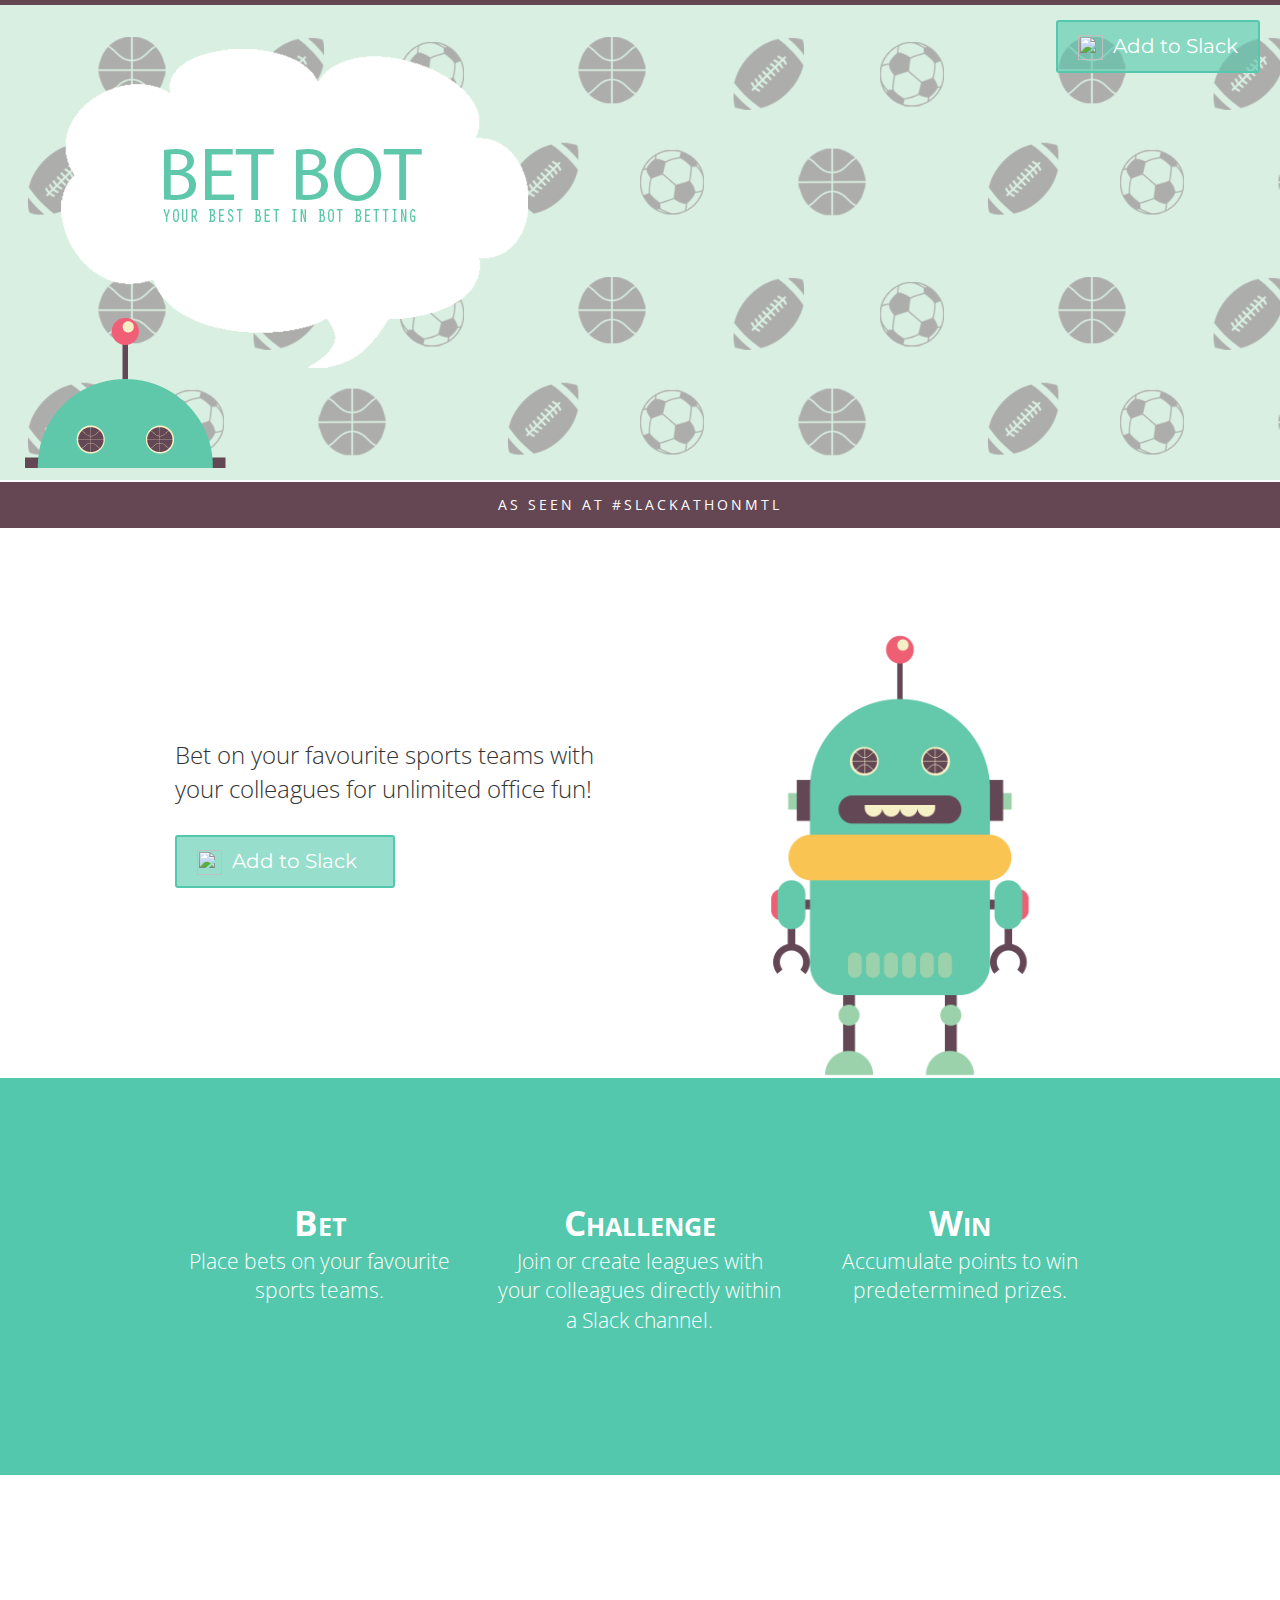
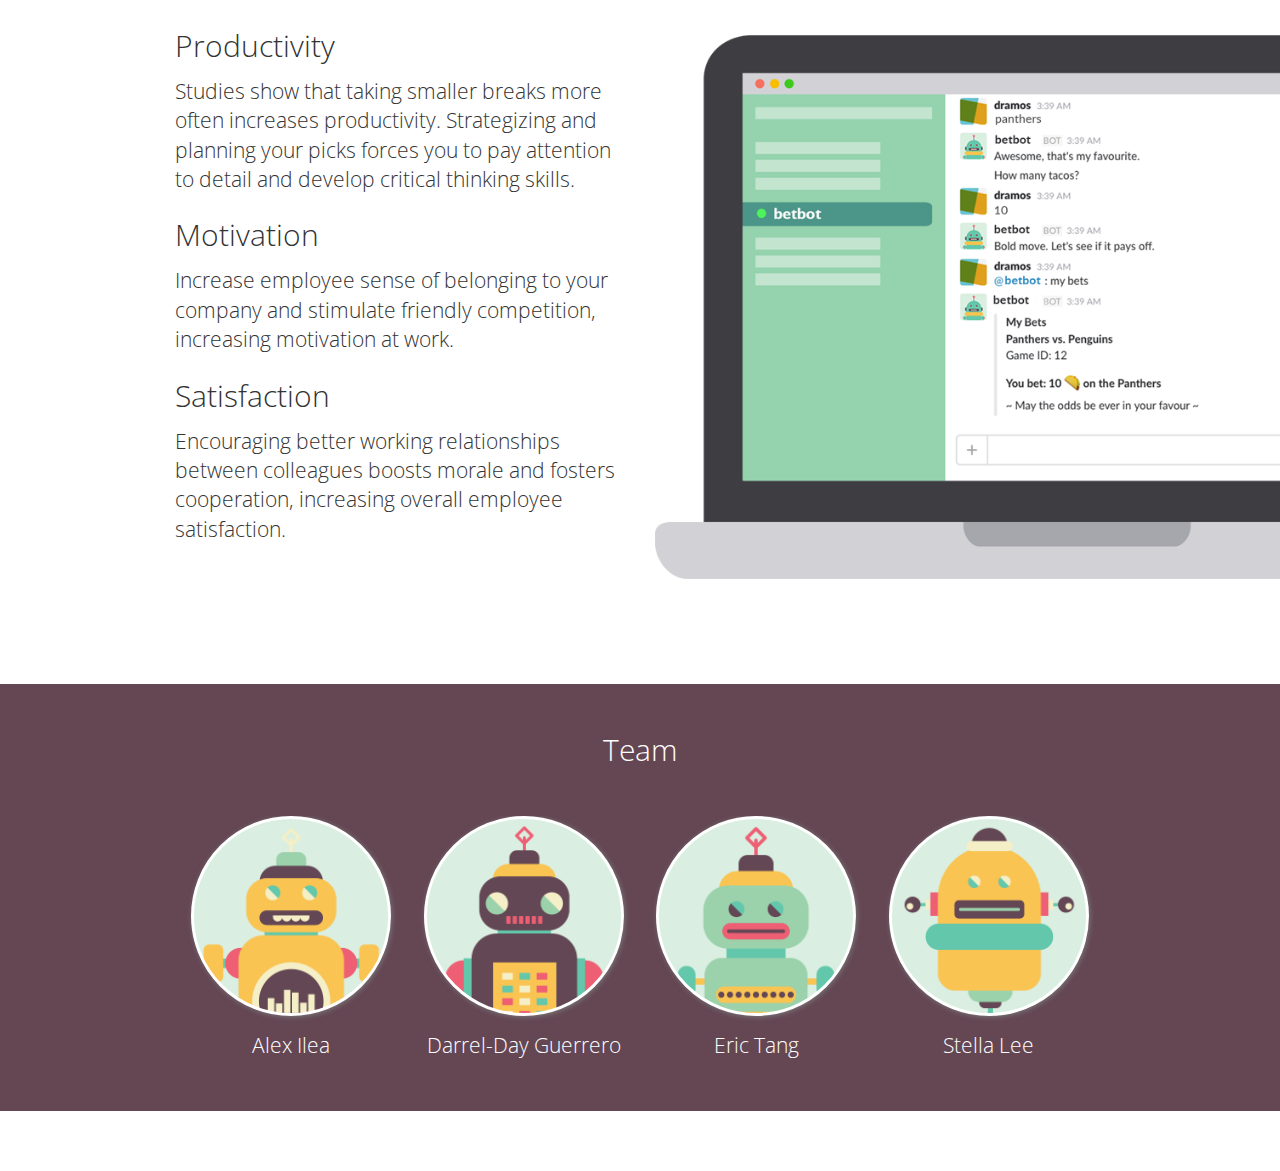
==== index.html @ 508870cf "asd" ====
<!DOCTYPE html>
<html>

<head>
  <meta charset="utf-8">
  <meta name="viewport" content="width=device-width, initial-scale=1, maximum-scale=1, user-scalable=no" />
  <meta http-equiv="X-UA-Compatible" content="IE=edge">

  <title></title>
  <meta name="description" content="">
  <meta property="og:image" content="" />
  <meta property="og:title" content="" />
  <meta property="og:url" content="" />
  <meta property="og:site_name" content="" />
  <meta property="og:type" content="website" />

  <link rel="stylesheet" href="//maxcdn.bootstrapcdn.com/bootstrap/3.3.4/css/bootstrap.min.css">
  <link rel="stylesheet" href="//maxcdn.bootstrapcdn.com/font-awesome/4.3.0/css/font-awesome.min.css">
  <link rel="stylesheet" href="http://code.ionicframework.com/ionicons/2.0.1/css/ionicons.min.css">
  <link rel="stylesheet" href="css/common.css">
  <link href='http://fonts.googleapis.com/css?family=Open+Sans:400,300,600,700,800' rel='stylesheet' type='text/css'>
  <link href='http://fonts.googleapis.com/css?family=Lato:300,400,700' rel='stylesheet' type='text/css'>
  <link href='http://fonts.googleapis.com/css?family=Montserrat:400,700' rel='stylesheet' type='text/css'>
  <link rel="canonical" href="http://getpagr.com/">
</head>


<body itemscope itemtype="http://schema.org/WebPage">
  <meta itemprop="url" content="">
  <meta itemprop="name" content="">
  <meta itemprop="description" content="">
  <meta itemprop="image" content="">


  <div class="page-content">
    <div class="wrapper">
      
      <div class="pager-landing">
        <div class="pager-landing-container">
          <img src="images/banner.png" alt="">
          <a href="#" class="btn-add-to-slack">
            <img src="https://www.officevibe.com/wp-content/themes/officevibe/images/slack/slack-logo.svg" alt="">
            Add to Slack
            </a>
        </div>
      </div>

      <a href="http://www.slackathonmtl.com/en/" target="_blank">
      <div class="announcement">
        <p>As seen at #SlackathonMTL</p>
      </div>
      </a>

      <div class="bg-white">
        <div class="section section1">
          <div class="container">
            <div class="row">
              <div class="col-md-6">
                <div class="section-header">
                  <!--<i class="fa fa-facebook-official section-header-icon"></i>-->
                  <p class="lead lead-lg">Bet on your favourite sports teams with your colleagues for unlimited office fun!<br/></p>
                </div>
               <a href="#" class="btn-add-to-slack">
                <img src="https://www.officevibe.com/wp-content/themes/officevibe/images/slack/slack-logo.svg" alt=""> Add to Slack
               </a>
                <!--<p class="lead section-text">A great way to incorporate FUN into your office, without ever leaving Slack!.</p>-->
              </div>
              <div class="col-md-6 hidden-xs hidden-sm">
                <img class="pager-landing-browser1" src="images/browser-site.png">
              </div>
            </div>
          </div>
        </div>

        <div class="section section2 section-col-divided">
          <div class="container">
            <div class="row">
              <div class="col-md-4 text-center">
                <i class="icons ion-ios-basketball"></i>
                <!--<i class="fa fa-code section-header-icon"></i>-->
                <p class="lead"><b>Bet</b><br/> Place bets on your favourite sports teams.</p>
              </div>
              <div class="col-md-4 text-center">
                <i class="icons ion-pound"></i>
                <p class="lead"><b>Challenge</b><br/> Join or create leagues with your colleagues directly within a Slack channel.</p>
              </div>
              <div class="col-md-4 text-center">
                <i class="icons ion-trophy"></i>
                <p class="lead"><b>Win</b><br/> Accumulate points to win predetermined prizes.</p>
              </div>
            </div>
          </div>
        </div>

        <div class="section">
          <div class="container">
            <div class="row">
              <div class="col-md-6">
                <!--<div class="section-header magic" style="-webkit-align-items: center;">
                  <!--<i class="fa fa-magic section-header-icon"></i>-->
                  <!--<p class="lead lead-lg">Who is <b>Bet Bot</b>?</p>-->
                <!--</div>-->
                
                <p class="lead section-text">
                  
                  <p class="lead lead-title">Productivity</p>
                  <p class="lead">Studies show that taking smaller breaks more often increases productivity. Strategizing and planning your picks forces you to pay attention to detail and develop critical thinking skills.</p> 
                  
                  <p class="lead lead-title">Motivation</p>
                  <p class="lead">Increase employee sense of belonging to your company and stimulate friendly competition, increasing motivation at work.</p>
                  
                  <p class="lead lead-title">Satisfaction</p>
                  <p class="lead">Encouraging better working relationships between colleagues boosts morale and fosters cooperation, increasing overall employee satisfaction.</p>
               </p>
              </div>
              <div class="col-md-6 hidden-xs hidden-sm">
                <img class="pager-landing-browser" src="images/browser-fb.png">
              </div>
            </div>
          </div>
        </div>

        <div class="section section-creator">
          <div class="container">
            <div class="text-center">
              <p class="lead lead-lg creator-title">Team</p>
            </div>
            <div class="creator-content">
              <a href="http://www.alisterdev.com/" target="_blank">
                <div class="col-md-3 text-center">
                  <div class="creator" style="background-image: url('images/Alex.png');"></div>
                  <p class="lead">Alex Ilea</p>
                </div>
              </a>
              <a href="" target="_blank">
                <div class="col-md-3 text-center">
                  <div class="creator" style="background-image: url('images/Darrel.png');"></div>
                  <p class="lead">Darrel-Day Guerrero</p>
                </div>
              </a>
              <a href="" target="_blank">
                <div class="col-md-3 text-center">
                  <div class="creator" style="background-image: url('images/Eric.png');"></div>
                  <p class="lead">Eric Tang</p>
                </div>
              </a>
              <a href="" target="_blank">
                <div class="col-md-3 text-center">
                  <div class="creator" style="background-image: url('images/Stella.png');"></div>
                  <p class="lead">Stella Lee</p>
                </div>
              </a>
            </div>
          </div>
        </div>

        <div class="section footer">
          <div class="container text-center">
            <a class="social-media-icons" href="mailto:someone@gstellabot@gmail.com?Subject=Hello%20Bet%20Bot" target="_top">
              <i class="fa fa-2x ion-email"></i>
            </a>
          </div>
        </div>
      </div>

    </div>
  </div>

  <!-- <footer class="site-footer">

  <div class="wrapper">

    <h2 class="footer-heading">Pager - Facebook Pages meets the web</h2>

    <div class="footer-col-wrapper">
      <div class="footer-col  footer-col-1">
        <ul class="contact-list">
          <li>Pager - Facebook Pages meets the web</li>
          <li><a href="mailto:hello@getpagr.com">hello@getpagr.com</a></li>
        </ul>
      </div>

      <div class="footer-col  footer-col-2">
        <ul class="social-media-list">
          
          <li>
            <a href="https://github.com/jekyll">
              <span class="icon  icon--github">
                <svg viewBox="0 0 16 16">
                  <path fill="#828282" d="M7.999,0.431c-4.285,0-7.76,3.474-7.76,7.761 c0,3.428,2.223,6.337,5.307,7.363c0.388,0.071,0.53-0.168,0.53-0.374c0-0.184-0.007-0.672-0.01-1.32 c-2.159,0.469-2.614-1.04-2.614-1.04c-0.353-0.896-0.862-1.135-0.862-1.135c-0.705-0.481,0.053-0.472,0.053-0.472 c0.779,0.055,1.189,0.8,1.189,0.8c0.692,1.186,1.816,0.843,2.258,0.645c0.071-0.502,0.271-0.843,0.493-1.037 C4.86,11.425,3.049,10.76,3.049,7.786c0-0.847,0.302-1.54,0.799-2.082C3.768,5.507,3.501,4.718,3.924,3.65 c0,0,0.652-0.209,2.134,0.796C6.677,4.273,7.34,4.187,8,4.184c0.659,0.003,1.323,0.089,1.943,0.261 c1.482-1.004,2.132-0.796,2.132-0.796c0.423,1.068,0.157,1.857,0.077,2.054c0.497,0.542,0.798,1.235,0.798,2.082 c0,2.981-1.814,3.637-3.543,3.829c0.279,0.24,0.527,0.713,0.527,1.437c0,1.037-0.01,1.874-0.01,2.129 c0,0.208,0.14,0.449,0.534,0.373c3.081-1.028,5.302-3.935,5.302-7.362C15.76,3.906,12.285,0.431,7.999,0.431z"/>
                </svg>
              </span>

              <span class="username">jekyll</span>
            </a>
          </li>
          

          
          <li>
            <a href="https://twitter.com/jekyllrb">
              <span class="icon  icon--twitter">
                <svg viewBox="0 0 16 16">
                  <path fill="#828282" d="M15.969,3.058c-0.586,0.26-1.217,0.436-1.878,0.515c0.675-0.405,1.194-1.045,1.438-1.809
                  c-0.632,0.375-1.332,0.647-2.076,0.793c-0.596-0.636-1.446-1.033-2.387-1.033c-1.806,0-3.27,1.464-3.27,3.27 c0,0.256,0.029,0.506,0.085,0.745C5.163,5.404,2.753,4.102,1.14,2.124C0.859,2.607,0.698,3.168,0.698,3.767 c0,1.134,0.577,2.135,1.455,2.722C1.616,6.472,1.112,6.325,0.671,6.08c0,0.014,0,0.027,0,0.041c0,1.584,1.127,2.906,2.623,3.206 C3.02,9.402,2.731,9.442,2.433,9.442c-0.211,0-0.416-0.021-0.615-0.059c0.416,1.299,1.624,2.245,3.055,2.271 c-1.119,0.877-2.529,1.4-4.061,1.4c-0.264,0-0.524-0.015-0.78-0.046c1.447,0.928,3.166,1.469,5.013,1.469 c6.015,0,9.304-4.983,9.304-9.304c0-0.142-0.003-0.283-0.009-0.423C14.976,4.29,15.531,3.714,15.969,3.058z"/>
                </svg>
              </span>

              <span class="username">jekyllrb</span>
            </a>
          </li>
          
        </ul>
      </div>

      <div class="footer-col  footer-col-3">
        <p class="text">Your best bet for bot betting!</p>
      </div>
    </div>

  </div>

</footer>
 -->

  <script type="text/javascript" src="https://code.jquery.com/jquery-2.1.4.min.js"></script>
  <script src="https://maxcdn.bootstrapcdn.com/bootstrap/3.3.4/js/bootstrap.min.js"></script>
</body>

</html>
---- css/common.css ----
body{font-family:'Open Sans', sans-serif}.container{max-width:960px}.text-gray{color:gray !important}.lead-lg{font-size:24px}.bg-white{background-color:white}.alert{display:none;position:absolute;left:0;top:0;width:100%;text-align:center}.alert.alert-success{background-color:rgba(223,240,216,0.85)}.pager-item{display:-webkit-flex;display:flex;padding:15px;border:1px solid #e6e6e6;border-bottom:0;-webkit-align-items:center;align-items:center;cursor:pointer;transition:box-shadow 0.1s ease}.pager-item:hover{box-shadow:0px 0px 15px #e6e6e6}.pager-item:last-of-type{border-bottom:1px solid #e6e6e6}.pager-item .pager-image{margin-right:30px;-webkit-flex:100px 0px;-ms-flex:100px 0px;flex:100px 0px}.pager-item .pager-image>div:first-child{width:100px;height:100px;border-radius:50%;background-size:cover;background-position:center;box-shadow:0px 0px 15px #e6e6e6}.pager-item .pager-header{-webkit-flex:1;-ms-flex:1;flex:1}.pager-item .pager-icon-right i{font-size:36px;color:#e6e6e6}.pager-title{margin:0;font-weight:300;font-size:36px}.pager-subtitle{margin:0;font-weight:300;font-size:14px;color:gray}.pager-checkmark{width:25px}.header.app{font-weight:300;outline:0 !important}.header.app .navbar-brand{font-size:35px;color:#000;padding-top:40px}.header.app .navbar-nav{display:-webkit-flex;display:flex;-webkit-align-items:center;align-items:center;font-size:22px;line-height:22px}.header.app .navbar-image{width:60px;height:60px;border-radius:50%}.header.app .nav>li>a:focus,.header.app .nav>li>a:hover{transition:box-shadow 0.1s ease;background-color:transparent}.header.app .nav>li>a:focus .navbar-image,.header.app .nav>li>a:hover .navbar-image{box-shadow:0px 0px 15px #e6e6e6}.header.app .pager-menu{cursor:pointer;padding-left:15px}.header.app .pager-menu.pager-menu-open{background-color:#e6e6e6}.header.app .pager-menu.pager-menu-open .dropdown-toggle{background-color:inherit}.header.app .pager-menu .dropdown-menu{min-width:166px;right:-1px;border:1px solid #e6e6e6;box-shadow:none;border-radius:0}.pager-landing{position:relative;height:480px;background-color:#d9efe1;background-image:url("../images/bg.png");border-top:5px solid #654754;background-size:480px}.pager-landing .btn-add-to-slack{position:absolute;top:15px;right:20px}.btn-add-to-slack{border:2px solid #53c8ac;border-radius:3px;display:block;padding:10px 20px;text-decoration:none !important;color:#fff;background:rgba(83,200,172,0.6);font-size:20px;max-width:220px;font-family:'Montserrat', sans-serif;-webkit-transition:background 0.2s ease-in;-moz-transition:background 0.2s ease-in;-o-transition:background 0.2s ease-in;transition:background 0.2s ease-in}.btn-add-to-slack:hover{background:#53c8ac;color:#fff}.btn-add-to-slack img{width:25px;height:25px;margin-right:5px}.pager-landing-container{display:-webkit-flex;display:flex;height:100%;-webkit-align-items:center;align-items:center}.pager-landing-title{width:100%;text-align:center;color:white}.pager-landing-title h1{font-weight:900;font-size:72px;letter-spacing:3px;font-family:'Montserrat', sans-serif}.pager-landing-title .social{margin-top:20px}.pager-landing-title .social a{font-size:40px;color:rgba(255,255,255,0.8);padding:0 10px;-webkit-transition:color 0.2s ease-in;-moz-transition:color 0.2s ease-in;-o-transition:color 0.2s ease-in;transition:color 0.2s ease-in}.pager-landing-title .social a:hover{color:#fff}.pager-landing-browser{display:block;position:absolute;top:30px;width:850px}.pager-landing-browser1{display:block;position:absolute;top:-105px;width:480px}.section{position:relative;padding:120px 30px;overflow:hidden}.section:nth-child(2n){color:white;border-color:white;background-color:#53c8ac}.section:nth-child(2n) .pager-landing-browser{right:0}.section-header{text-align:center}.section-header .lead{margin-bottom:10px}.section-header .fa-facebook-official{color:#3b5998;margin-right:25px}.section-header-icon{font-size:172px}.section-text{margin:30px 0}.section-creator{background-color:#654754 !important;color:#fff}.section-creator .creator-title{display:inline-block;color:#fff;font-size:30px;margin-bottom:30px;padding:15px}.section-creator .col-md-4{color:#333}.section-creator .creator-content{border-bottom-left-radius:15px;border-bottom-right-radius:15px;overflow:hidden}.section-creator .creator-content a{text-decoration:none !important;color:#fff}.section-creator .creator{width:200px;height:200px;margin:0 auto;margin-bottom:15px;background-size:cover;background-position:center;border-radius:50%;box-shadow:1px 1px 5px #777;border:3px solid #fff}.section-creator.section{padding:30px 0}.input-landing{position:relative;top:4px;width:210px;font-size:14px;padding:11px 10px;border:1px solid #fff;background:none;outline:0;line-height:21px;-webkit-appearance:none;-webkit-border-radius:0;border-radius:0}::-webkit-input-placeholder{color:#fff}:-moz-placeholder{color:white;opacity:1}::-moz-placeholder{color:white;opacity:1}:-ms-input-placeholder{color:#fff}.btn-landing{border-radius:0;color:#fff;margin-left:-4px;margin-top:4px;border:1px solid #fff;border-left:0;background:none;outline:0 !important;padding:11px 12px;font-size:13px;text-transform:uppercase;line-height:21px;width:90px;-webkit-transition:all 0.2s ease-in;-moz-transition:all 0.2s ease-in;-o-transition:all 0.2s ease-in;transition:all 0.2s ease-in}.btn-landing:hover,.btn-landing:focus,.btn-landing:active{color:#fff;background:rgba(255,255,255,0.1)}.btn-update{border-radius:0;color:white;border-color:#3b5998;background-color:#3b5998;outline:0 !important;margin-top:30px}.btn-update:hover,.btn-update:focus,.btn-update:active{color:white;background-color:#3b5998;border-color:#3b5998}.announcement{height:46px;line-height:46px;text-align:center;text-transform:uppercase;letter-spacing:3px;background:#654754;color:white;margin-top:2px}.site{font-family:Lato,sans-serif}.site .intro{display:-webkit-flex;display:flex;width:100%;height:450px;-webkit-align-items:center;align-items:center;background-size:cover;background-position:center}.site .intro .lead{color:white;width:100%;text-align:center;font-weight:900;font-size:72px}.site .menu{margin:20px 0}.site .navbar-nav{float:none;width:465px;margin:0 auto}.site .navbar-nav li{padding:0 10px}.site .navbar-nav li:hover{border-bottom:3px solid #000}.site .navbar-nav li>a{color:#333;text-transform:uppercase;background:none;font-size:18px;padding:15px 5px 10px 5px}.site .navbar-nav li:first-child{border-bottom:3px solid #000}.site h3{font-weight:800;text-transform:uppercase}.site .event-highlight{cursor:pointer;text-align:center;padding:15px;color:white;background-color:#54acf4}.site .event-highlight>p{margin:0}.site .photo-post img{display:block;width:100%;margin-bottom:15px}.site .contact-wrap{border:1px solid #ccc;padding:20px;text-align:center}.pager-option{display:-webkit-flex;display:flex;height:250px;-webkit-align-items:center;align-items:center;background-size:cover;background-position:center;padding:0;cursor:pointer;border:2px solid white}.pager-option.pager-option-selected>div{background-color:rgba(84,172,244,0.3)}.pager-option.pager-option-selected>div:hover{background-color:rgba(84,172,244,0.3)}.pager-option>div{display:-webkit-flex;display:flex;-webkit-align-items:center;align-items:center;width:100%;height:100%;background-color:rgba(84,172,244,0.9)}.pager-option>div:hover{background-color:rgba(84,172,244,0.95)}.pager-option>div>div{width:100%}.pager-option h3,.pager-option p{-webkit-flex:1;-ms-flex:1;flex:1;color:white}.pager-options-btn{padding:0;border:2px solid white}.btn-pager{width:100%;border-radius:0;color:white;background-color:#54acf4;border-color:#54acf4;outline:0 !important;height:42px}.btn-pager:hover,.btn-pager:focus,.btn-pager:active{color:white;background-color:#54acf4}.btn-pager.btn-pager-outline{color:#54acf4;background-color:white;border:1px solid}.btn-pager.btn-pager-success{background-color:#33cd5f;border-color:#28a54c}.footer{padding:20px}.social-media-icons{margin-right:10px;color:#D7D7D7}.social-media-icons:hover,.social-media-icons:focus,.social-media-icons:active{color:#D7D7D7;text-decoration:none}@media (min-width: 768px){.input-landing{width:320px}.btn-landing{width:100px}.section-header{display:-webkit-flex;display:flex;text-align:left;padding:20px 0;-webkit-align-items:flex-end;align-items:flex-end}.section-header .fa-facebook-official,.section-header .fa-magic{float:left;margin-right:.3em}.section-header.magic .lead-lg{text-align:right}}.icons{font-size:150px}.section1{padding:190px 30px}.lead-title{font-size:30px;margin:10px 0}.ion-trophy{color:#FAC453}.ion-pound{color:#FAC453}.ion-ios-basketball{color:#FAC453}@media (min-width: 768px){.section2 .lead b{font-size:35px;font-variant:small-caps}}
/*# sourceMappingURL=common.css.map */
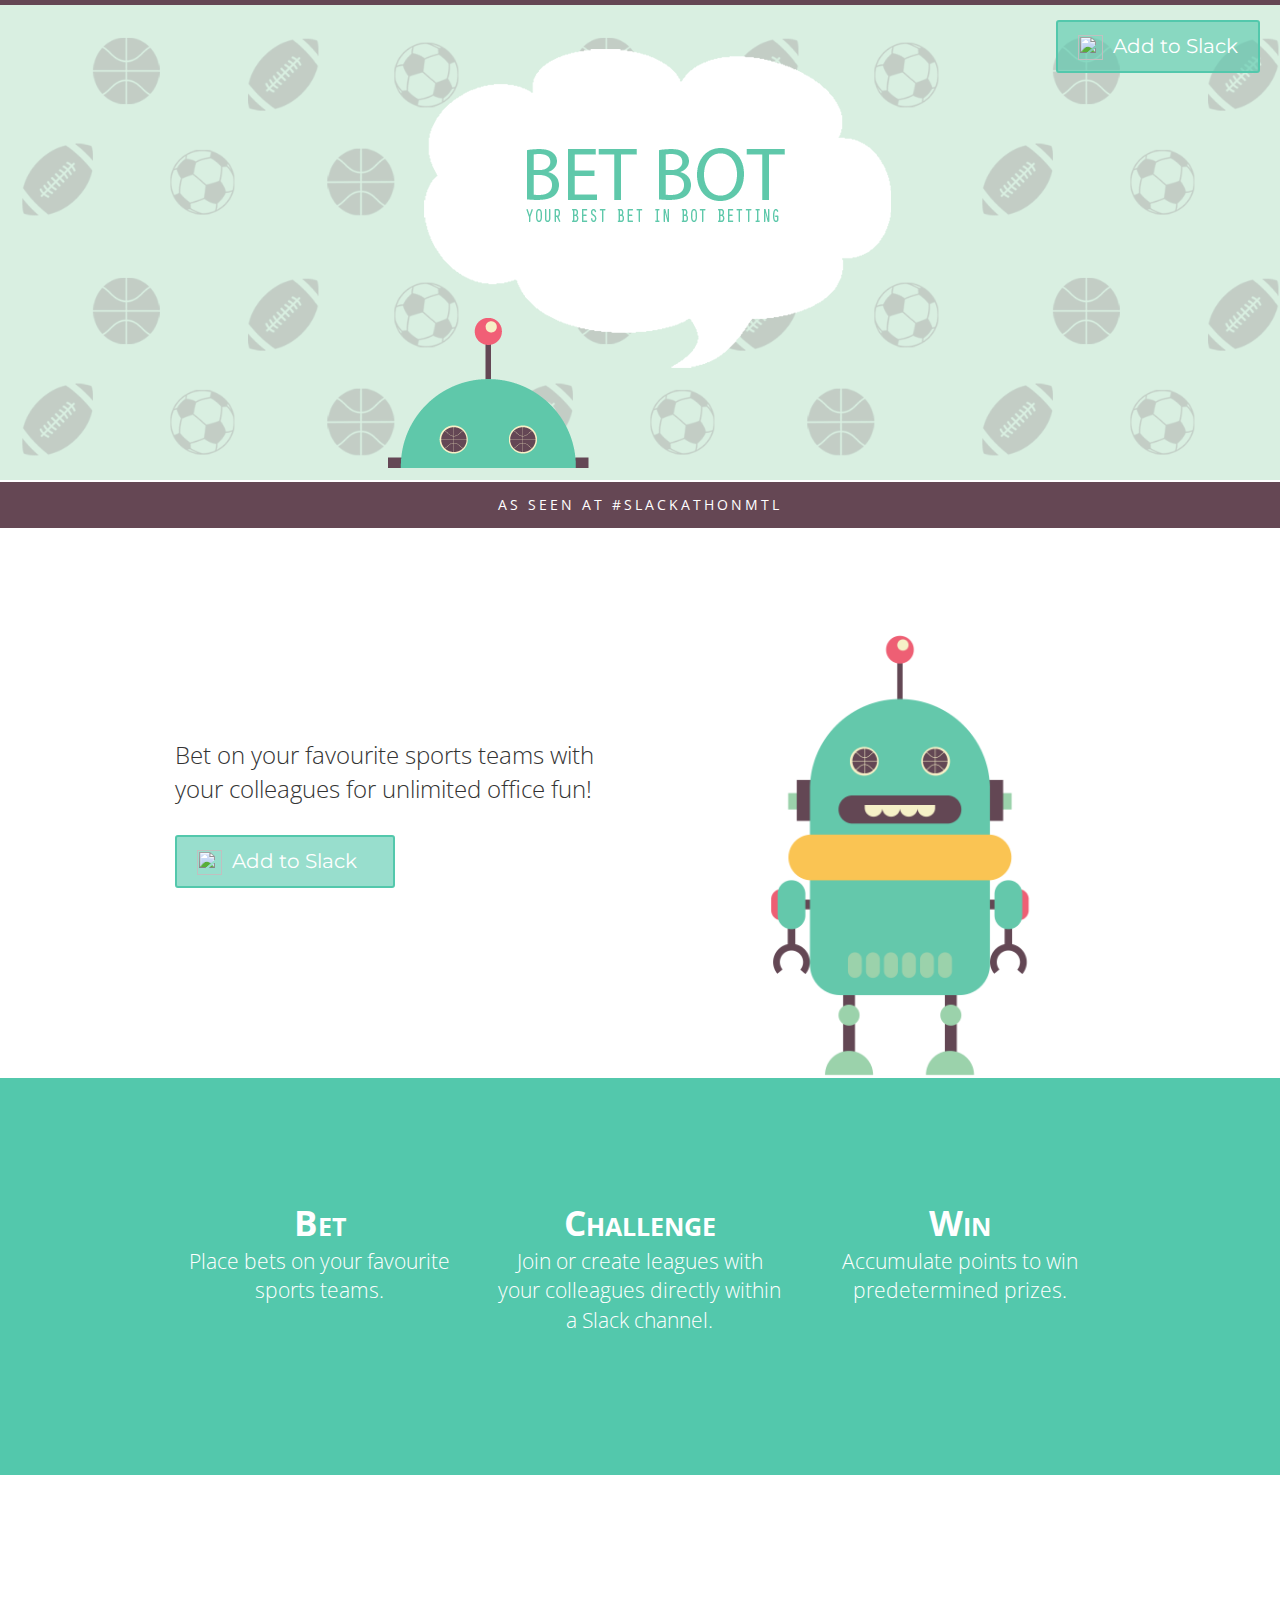
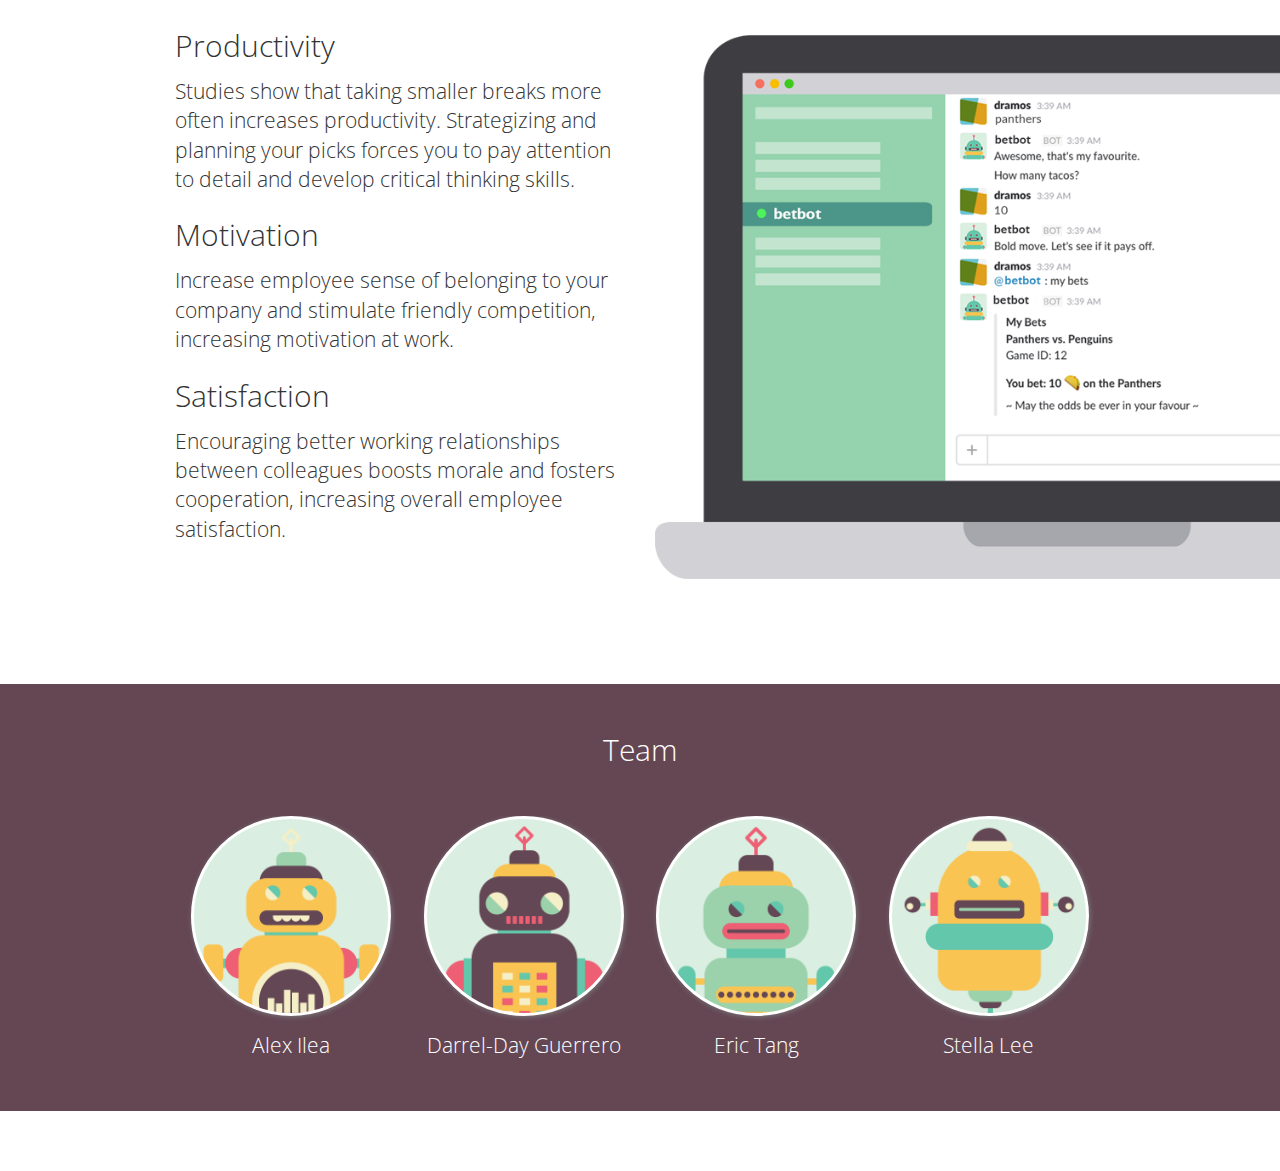
==== commit 3188d3c9: "asd" ====
--- a/index.html
+++ b/index.html
@@ -37,7 +37,7 @@
       
       <div class="pager-landing">
         <div class="pager-landing-container">
-          <img src="images/banner.png" alt="">
+          <img class="center-block" src="images/banner.png" alt="">
           <a href="#" class="btn-add-to-slack">
             <img src="https://www.officevibe.com/wp-content/themes/officevibe/images/slack/slack-logo.svg" alt="">
             Add to Slack
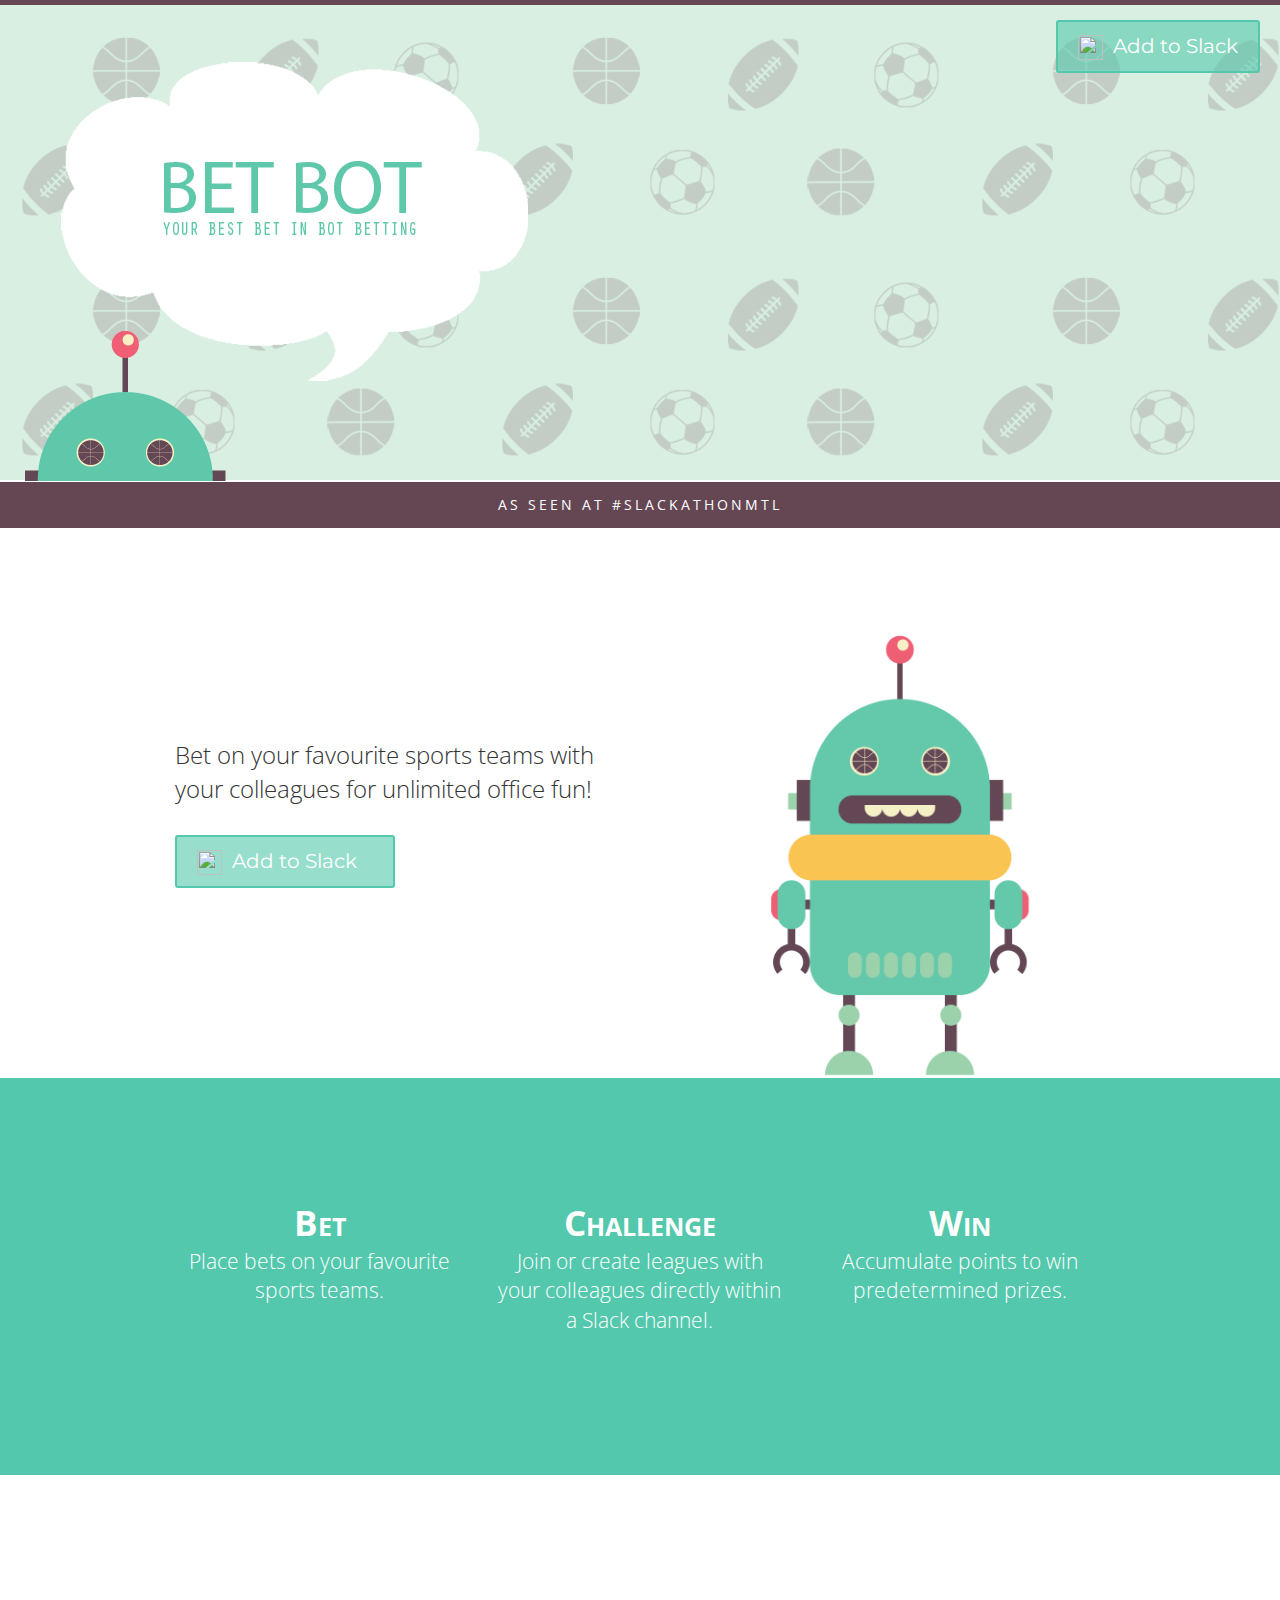
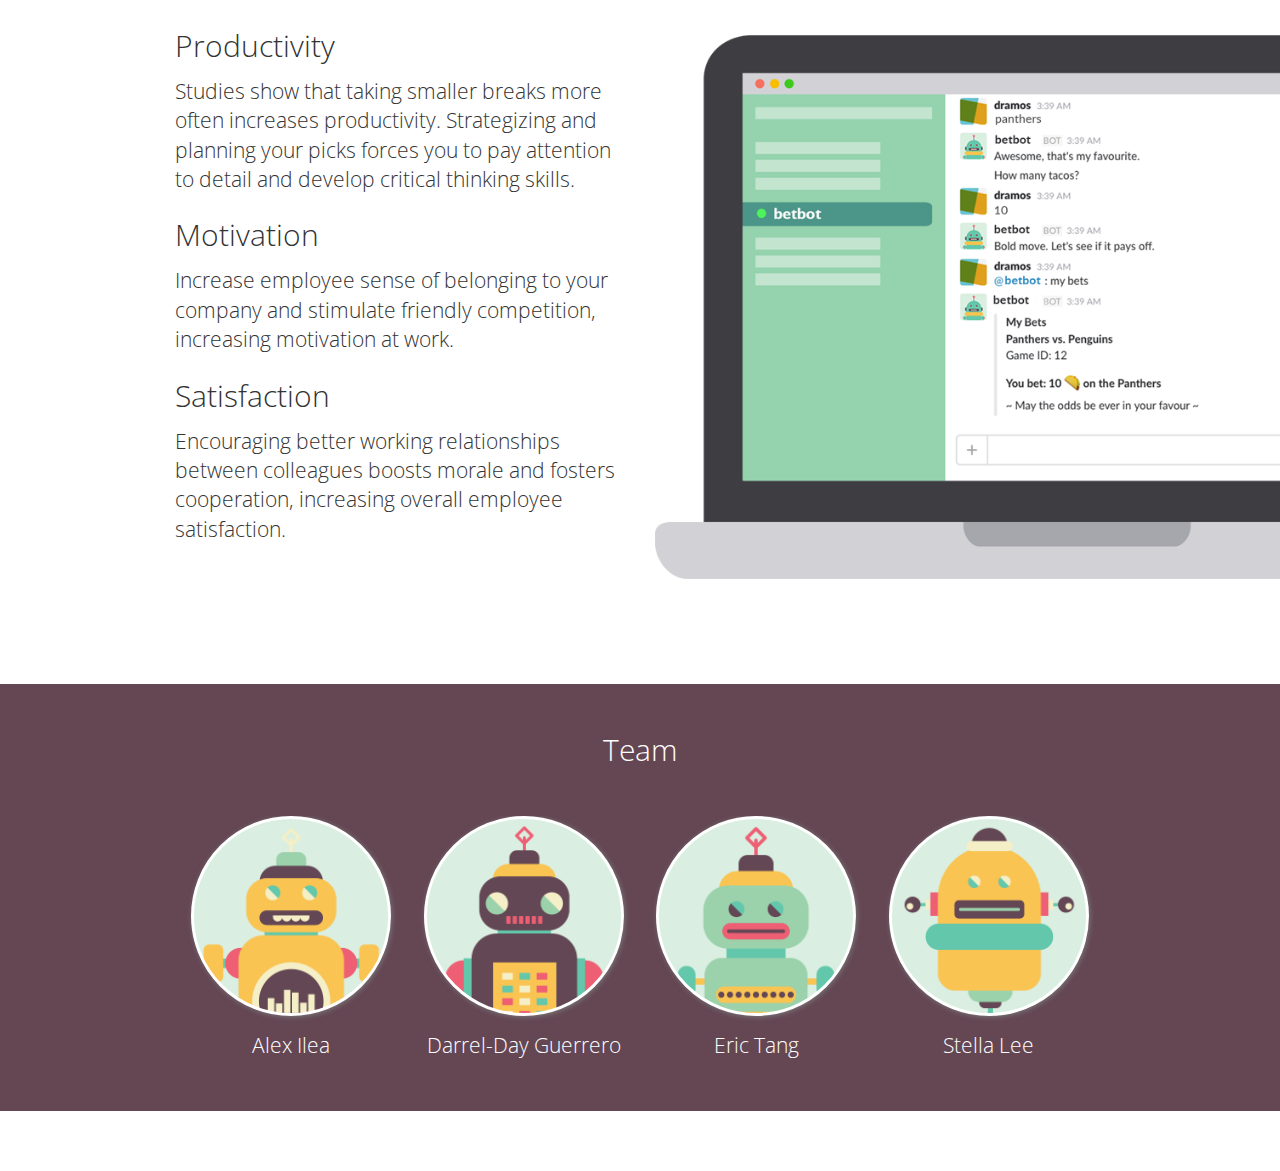
==== commit 623a1092: "fix email" ====
--- a/index.html
+++ b/index.html
@@ -37,7 +37,7 @@
       
       <div class="pager-landing">
         <div class="pager-landing-container">
-          <img class="center-block" src="images/banner.png" alt="">
+          <img src="images/banner.png" alt="">
           <a href="#" class="btn-add-to-slack">
             <img src="https://www.officevibe.com/wp-content/themes/officevibe/images/slack/slack-logo.svg" alt="">
             Add to Slack
@@ -156,7 +156,7 @@
 
         <div class="section footer">
           <div class="container text-center">
-            <a class="social-media-icons" href="mailto:someone@gstellabot@gmail.com?Subject=Hello%20Bet%20Bot" target="_top">
+            <a class="social-media-icons" href="mailto:gstellabot@gmail.com?Subject=Hello%20Bet%20Bot" target="_top">
               <i class="fa fa-2x ion-email"></i>
             </a>
           </div>
--- a/css/common.css
+++ b/css/common.css
@@ -1,2 +1,2 @@
-body{font-family:'Open Sans', sans-serif}.container{max-width:960px}.text-gray{color:gray !important}.lead-lg{font-size:24px}.bg-white{background-color:white}.alert{display:none;position:absolute;left:0;top:0;width:100%;text-align:center}.alert.alert-success{background-color:rgba(223,240,216,0.85)}.pager-item{display:-webkit-flex;display:flex;padding:15px;border:1px solid #e6e6e6;border-bottom:0;-webkit-align-items:center;align-items:center;cursor:pointer;transition:box-shadow 0.1s ease}.pager-item:hover{box-shadow:0px 0px 15px #e6e6e6}.pager-item:last-of-type{border-bottom:1px solid #e6e6e6}.pager-item .pager-image{margin-right:30px;-webkit-flex:100px 0px;-ms-flex:100px 0px;flex:100px 0px}.pager-item .pager-image>div:first-child{width:100px;height:100px;border-radius:50%;background-size:cover;background-position:center;box-shadow:0px 0px 15px #e6e6e6}.pager-item .pager-header{-webkit-flex:1;-ms-flex:1;flex:1}.pager-item .pager-icon-right i{font-size:36px;color:#e6e6e6}.pager-title{margin:0;font-weight:300;font-size:36px}.pager-subtitle{margin:0;font-weight:300;font-size:14px;color:gray}.pager-checkmark{width:25px}.header.app{font-weight:300;outline:0 !important}.header.app .navbar-brand{font-size:35px;color:#000;padding-top:40px}.header.app .navbar-nav{display:-webkit-flex;display:flex;-webkit-align-items:center;align-items:center;font-size:22px;line-height:22px}.header.app .navbar-image{width:60px;height:60px;border-radius:50%}.header.app .nav>li>a:focus,.header.app .nav>li>a:hover{transition:box-shadow 0.1s ease;background-color:transparent}.header.app .nav>li>a:focus .navbar-image,.header.app .nav>li>a:hover .navbar-image{box-shadow:0px 0px 15px #e6e6e6}.header.app .pager-menu{cursor:pointer;padding-left:15px}.header.app .pager-menu.pager-menu-open{background-color:#e6e6e6}.header.app .pager-menu.pager-menu-open .dropdown-toggle{background-color:inherit}.header.app .pager-menu .dropdown-menu{min-width:166px;right:-1px;border:1px solid #e6e6e6;box-shadow:none;border-radius:0}.pager-landing{position:relative;height:480px;background-color:#d9efe1;background-image:url("../images/bg.png");border-top:5px solid #654754;background-size:480px}.pager-landing .btn-add-to-slack{position:absolute;top:15px;right:20px}.btn-add-to-slack{border:2px solid #53c8ac;border-radius:3px;display:block;padding:10px 20px;text-decoration:none !important;color:#fff;background:rgba(83,200,172,0.6);font-size:20px;max-width:220px;font-family:'Montserrat', sans-serif;-webkit-transition:background 0.2s ease-in;-moz-transition:background 0.2s ease-in;-o-transition:background 0.2s ease-in;transition:background 0.2s ease-in}.btn-add-to-slack:hover{background:#53c8ac;color:#fff}.btn-add-to-slack img{width:25px;height:25px;margin-right:5px}.pager-landing-container{display:-webkit-flex;display:flex;height:100%;-webkit-align-items:center;align-items:center}.pager-landing-title{width:100%;text-align:center;color:white}.pager-landing-title h1{font-weight:900;font-size:72px;letter-spacing:3px;font-family:'Montserrat', sans-serif}.pager-landing-title .social{margin-top:20px}.pager-landing-title .social a{font-size:40px;color:rgba(255,255,255,0.8);padding:0 10px;-webkit-transition:color 0.2s ease-in;-moz-transition:color 0.2s ease-in;-o-transition:color 0.2s ease-in;transition:color 0.2s ease-in}.pager-landing-title .social a:hover{color:#fff}.pager-landing-browser{display:block;position:absolute;top:30px;width:850px}.pager-landing-browser1{display:block;position:absolute;top:-105px;width:480px}.section{position:relative;padding:120px 30px;overflow:hidden}.section:nth-child(2n){color:white;border-color:white;background-color:#53c8ac}.section:nth-child(2n) .pager-landing-browser{right:0}.section-header{text-align:center}.section-header .lead{margin-bottom:10px}.section-header .fa-facebook-official{color:#3b5998;margin-right:25px}.section-header-icon{font-size:172px}.section-text{margin:30px 0}.section-creator{background-color:#654754 !important;color:#fff}.section-creator .creator-title{display:inline-block;color:#fff;font-size:30px;margin-bottom:30px;padding:15px}.section-creator .col-md-4{color:#333}.section-creator .creator-content{border-bottom-left-radius:15px;border-bottom-right-radius:15px;overflow:hidden}.section-creator .creator-content a{text-decoration:none !important;color:#fff}.section-creator .creator{width:200px;height:200px;margin:0 auto;margin-bottom:15px;background-size:cover;background-position:center;border-radius:50%;box-shadow:1px 1px 5px #777;border:3px solid #fff}.section-creator.section{padding:30px 0}.input-landing{position:relative;top:4px;width:210px;font-size:14px;padding:11px 10px;border:1px solid #fff;background:none;outline:0;line-height:21px;-webkit-appearance:none;-webkit-border-radius:0;border-radius:0}::-webkit-input-placeholder{color:#fff}:-moz-placeholder{color:white;opacity:1}::-moz-placeholder{color:white;opacity:1}:-ms-input-placeholder{color:#fff}.btn-landing{border-radius:0;color:#fff;margin-left:-4px;margin-top:4px;border:1px solid #fff;border-left:0;background:none;outline:0 !important;padding:11px 12px;font-size:13px;text-transform:uppercase;line-height:21px;width:90px;-webkit-transition:all 0.2s ease-in;-moz-transition:all 0.2s ease-in;-o-transition:all 0.2s ease-in;transition:all 0.2s ease-in}.btn-landing:hover,.btn-landing:focus,.btn-landing:active{color:#fff;background:rgba(255,255,255,0.1)}.btn-update{border-radius:0;color:white;border-color:#3b5998;background-color:#3b5998;outline:0 !important;margin-top:30px}.btn-update:hover,.btn-update:focus,.btn-update:active{color:white;background-color:#3b5998;border-color:#3b5998}.announcement{height:46px;line-height:46px;text-align:center;text-transform:uppercase;letter-spacing:3px;background:#654754;color:white;margin-top:2px}.site{font-family:Lato,sans-serif}.site .intro{display:-webkit-flex;display:flex;width:100%;height:450px;-webkit-align-items:center;align-items:center;background-size:cover;background-position:center}.site .intro .lead{color:white;width:100%;text-align:center;font-weight:900;font-size:72px}.site .menu{margin:20px 0}.site .navbar-nav{float:none;width:465px;margin:0 auto}.site .navbar-nav li{padding:0 10px}.site .navbar-nav li:hover{border-bottom:3px solid #000}.site .navbar-nav li>a{color:#333;text-transform:uppercase;background:none;font-size:18px;padding:15px 5px 10px 5px}.site .navbar-nav li:first-child{border-bottom:3px solid #000}.site h3{font-weight:800;text-transform:uppercase}.site .event-highlight{cursor:pointer;text-align:center;padding:15px;color:white;background-color:#54acf4}.site .event-highlight>p{margin:0}.site .photo-post img{display:block;width:100%;margin-bottom:15px}.site .contact-wrap{border:1px solid #ccc;padding:20px;text-align:center}.pager-option{display:-webkit-flex;display:flex;height:250px;-webkit-align-items:center;align-items:center;background-size:cover;background-position:center;padding:0;cursor:pointer;border:2px solid white}.pager-option.pager-option-selected>div{background-color:rgba(84,172,244,0.3)}.pager-option.pager-option-selected>div:hover{background-color:rgba(84,172,244,0.3)}.pager-option>div{display:-webkit-flex;display:flex;-webkit-align-items:center;align-items:center;width:100%;height:100%;background-color:rgba(84,172,244,0.9)}.pager-option>div:hover{background-color:rgba(84,172,244,0.95)}.pager-option>div>div{width:100%}.pager-option h3,.pager-option p{-webkit-flex:1;-ms-flex:1;flex:1;color:white}.pager-options-btn{padding:0;border:2px solid white}.btn-pager{width:100%;border-radius:0;color:white;background-color:#54acf4;border-color:#54acf4;outline:0 !important;height:42px}.btn-pager:hover,.btn-pager:focus,.btn-pager:active{color:white;background-color:#54acf4}.btn-pager.btn-pager-outline{color:#54acf4;background-color:white;border:1px solid}.btn-pager.btn-pager-success{background-color:#33cd5f;border-color:#28a54c}.footer{padding:20px}.social-media-icons{margin-right:10px;color:#D7D7D7}.social-media-icons:hover,.social-media-icons:focus,.social-media-icons:active{color:#D7D7D7;text-decoration:none}@media (min-width: 768px){.input-landing{width:320px}.btn-landing{width:100px}.section-header{display:-webkit-flex;display:flex;text-align:left;padding:20px 0;-webkit-align-items:flex-end;align-items:flex-end}.section-header .fa-facebook-official,.section-header .fa-magic{float:left;margin-right:.3em}.section-header.magic .lead-lg{text-align:right}}.icons{font-size:150px}.section1{padding:190px 30px}.lead-title{font-size:30px;margin:10px 0}.ion-trophy{color:#FAC453}.ion-pound{color:#FAC453}.ion-ios-basketball{color:#FAC453}@media (min-width: 768px){.section2 .lead b{font-size:35px;font-variant:small-caps}}
+body{font-family:'Open Sans', sans-serif}.container{max-width:960px}.text-gray{color:gray !important}.lead-lg{font-size:24px}.bg-white{background-color:white}.alert{display:none;position:absolute;left:0;top:0;width:100%;text-align:center}.alert.alert-success{background-color:rgba(223,240,216,0.85)}.pager-item{display:-webkit-flex;display:flex;padding:15px;border:1px solid #e6e6e6;border-bottom:0;-webkit-align-items:center;align-items:center;cursor:pointer;transition:box-shadow 0.1s ease}.pager-item:hover{box-shadow:0px 0px 15px #e6e6e6}.pager-item:last-of-type{border-bottom:1px solid #e6e6e6}.pager-item .pager-image{margin-right:30px;-webkit-flex:100px 0px;-ms-flex:100px 0px;flex:100px 0px}.pager-item .pager-image>div:first-child{width:100px;height:100px;border-radius:50%;background-size:cover;background-position:center;box-shadow:0px 0px 15px #e6e6e6}.pager-item .pager-header{-webkit-flex:1;-ms-flex:1;flex:1}.pager-item .pager-icon-right i{font-size:36px;color:#e6e6e6}.pager-title{margin:0;font-weight:300;font-size:36px}.pager-subtitle{margin:0;font-weight:300;font-size:14px;color:gray}.pager-checkmark{width:25px}.header.app{font-weight:300;outline:0 !important}.header.app .navbar-brand{font-size:35px;color:#000;padding-top:40px}.header.app .navbar-nav{display:-webkit-flex;display:flex;-webkit-align-items:center;align-items:center;font-size:22px;line-height:22px}.header.app .navbar-image{width:60px;height:60px;border-radius:50%}.header.app .nav>li>a:focus,.header.app .nav>li>a:hover{transition:box-shadow 0.1s ease;background-color:transparent}.header.app .nav>li>a:focus .navbar-image,.header.app .nav>li>a:hover .navbar-image{box-shadow:0px 0px 15px #e6e6e6}.header.app .pager-menu{cursor:pointer;padding-left:15px}.header.app .pager-menu.pager-menu-open{background-color:#e6e6e6}.header.app .pager-menu.pager-menu-open .dropdown-toggle{background-color:inherit}.header.app .pager-menu .dropdown-menu{min-width:166px;right:-1px;border:1px solid #e6e6e6;box-shadow:none;border-radius:0}.pager-landing{position:relative;height:480px;background-color:#d9efe1;background-image:url("../images/bg.png");border-top:5px solid #654754;background-size:480px}.pager-landing .btn-add-to-slack{position:absolute;top:15px;right:20px}.btn-add-to-slack{border:2px solid #53c8ac;border-radius:3px;display:block;padding:10px 20px;text-decoration:none !important;color:#fff;background:rgba(83,200,172,0.6);font-size:20px;max-width:220px;font-family:'Montserrat', sans-serif;-webkit-transition:background 0.2s ease-in;-moz-transition:background 0.2s ease-in;-o-transition:background 0.2s ease-in;transition:background 0.2s ease-in}.btn-add-to-slack:hover{background:#53c8ac;color:#fff}.btn-add-to-slack img{width:25px;height:25px;margin-right:5px}.pager-landing-container{margin:26px auto 0 auto}.pager-landing-title{width:100%;text-align:center;color:white}.pager-landing-title h1{font-weight:900;font-size:72px;letter-spacing:3px;font-family:'Montserrat', sans-serif}.pager-landing-title .social{margin-top:20px}.pager-landing-title .social a{font-size:40px;color:rgba(255,255,255,0.8);padding:0 10px;-webkit-transition:color 0.2s ease-in;-moz-transition:color 0.2s ease-in;-o-transition:color 0.2s ease-in;transition:color 0.2s ease-in}.pager-landing-title .social a:hover{color:#fff}.pager-landing-browser{display:block;position:absolute;top:30px;width:850px}.pager-landing-browser1{display:block;position:absolute;top:-105px;width:480px}.section{position:relative;padding:120px 30px;overflow:hidden}.section:nth-child(2n){color:white;border-color:white;background-color:#53c8ac}.section:nth-child(2n) .pager-landing-browser{right:0}.section-header{text-align:center}.section-header .lead{margin-bottom:10px}.section-header .fa-facebook-official{color:#3b5998;margin-right:25px}.section-header-icon{font-size:172px}.section-text{margin:30px 0}.section-creator{background-color:#654754 !important;color:#fff}.section-creator .creator-title{display:inline-block;color:#fff;font-size:30px;margin-bottom:30px;padding:15px}.section-creator .col-md-4{color:#333}.section-creator .creator-content{border-bottom-left-radius:15px;border-bottom-right-radius:15px;overflow:hidden}.section-creator .creator-content a{text-decoration:none !important;color:#fff}.section-creator .creator{width:200px;height:200px;margin:0 auto;margin-bottom:15px;background-size:cover;background-position:center;border-radius:50%;box-shadow:1px 1px 5px #777;border:3px solid #fff}.section-creator.section{padding:30px 0}.input-landing{position:relative;top:4px;width:210px;font-size:14px;padding:11px 10px;border:1px solid #fff;background:none;outline:0;line-height:21px;-webkit-appearance:none;-webkit-border-radius:0;border-radius:0}::-webkit-input-placeholder{color:#fff}:-moz-placeholder{color:white;opacity:1}::-moz-placeholder{color:white;opacity:1}:-ms-input-placeholder{color:#fff}.btn-landing{border-radius:0;color:#fff;margin-left:-4px;margin-top:4px;border:1px solid #fff;border-left:0;background:none;outline:0 !important;padding:11px 12px;font-size:13px;text-transform:uppercase;line-height:21px;width:90px;-webkit-transition:all 0.2s ease-in;-moz-transition:all 0.2s ease-in;-o-transition:all 0.2s ease-in;transition:all 0.2s ease-in}.btn-landing:hover,.btn-landing:focus,.btn-landing:active{color:#fff;background:rgba(255,255,255,0.1)}.btn-update{border-radius:0;color:white;border-color:#3b5998;background-color:#3b5998;outline:0 !important;margin-top:30px}.btn-update:hover,.btn-update:focus,.btn-update:active{color:white;background-color:#3b5998;border-color:#3b5998}.announcement{height:46px;line-height:46px;text-align:center;text-transform:uppercase;letter-spacing:3px;background:#654754;color:white;margin-top:2px}.site{font-family:Lato,sans-serif}.site .intro{display:-webkit-flex;display:flex;width:100%;height:450px;-webkit-align-items:center;align-items:center;background-size:cover;background-position:center}.site .intro .lead{color:white;width:100%;text-align:center;font-weight:900;font-size:72px}.site .menu{margin:20px 0}.site .navbar-nav{float:none;width:465px;margin:0 auto}.site .navbar-nav li{padding:0 10px}.site .navbar-nav li:hover{border-bottom:3px solid #000}.site .navbar-nav li>a{color:#333;text-transform:uppercase;background:none;font-size:18px;padding:15px 5px 10px 5px}.site .navbar-nav li:first-child{border-bottom:3px solid #000}.site h3{font-weight:800;text-transform:uppercase}.site .event-highlight{cursor:pointer;text-align:center;padding:15px;color:white;background-color:#54acf4}.site .event-highlight>p{margin:0}.site .photo-post img{display:block;width:100%;margin-bottom:15px}.site .contact-wrap{border:1px solid #ccc;padding:20px;text-align:center}.pager-option{display:-webkit-flex;display:flex;height:250px;-webkit-align-items:center;align-items:center;background-size:cover;background-position:center;padding:0;cursor:pointer;border:2px solid white}.pager-option.pager-option-selected>div{background-color:rgba(84,172,244,0.3)}.pager-option.pager-option-selected>div:hover{background-color:rgba(84,172,244,0.3)}.pager-option>div{display:-webkit-flex;display:flex;-webkit-align-items:center;align-items:center;width:100%;height:100%;background-color:rgba(84,172,244,0.9)}.pager-option>div:hover{background-color:rgba(84,172,244,0.95)}.pager-option>div>div{width:100%}.pager-option h3,.pager-option p{-webkit-flex:1;-ms-flex:1;flex:1;color:white}.pager-options-btn{padding:0;border:2px solid white}.btn-pager{width:100%;border-radius:0;color:white;background-color:#54acf4;border-color:#54acf4;outline:0 !important;height:42px}.btn-pager:hover,.btn-pager:focus,.btn-pager:active{color:white;background-color:#54acf4}.btn-pager.btn-pager-outline{color:#54acf4;background-color:white;border:1px solid}.btn-pager.btn-pager-success{background-color:#33cd5f;border-color:#28a54c}.footer{padding:20px}.social-media-icons{margin-right:10px;color:#D7D7D7}.social-media-icons:hover,.social-media-icons:focus,.social-media-icons:active{color:#D7D7D7;text-decoration:none}@media (min-width: 768px){.input-landing{width:320px}.btn-landing{width:100px}.section-header{display:-webkit-flex;display:flex;text-align:left;padding:20px 0;-webkit-align-items:flex-end;align-items:flex-end}.section-header .fa-facebook-official,.section-header .fa-magic{float:left;margin-right:.3em}.section-header.magic .lead-lg{text-align:right}}.icons{font-size:150px}.section1{padding:190px 30px}.lead-title{font-size:30px;margin:10px 0}.ion-trophy{color:#FAC453}.ion-pound{color:#FAC453}.ion-ios-basketball{color:#FAC453}@media (min-width: 768px){.section2 .lead b{font-size:35px;font-variant:small-caps}}
 /*# sourceMappingURL=common.css.map */
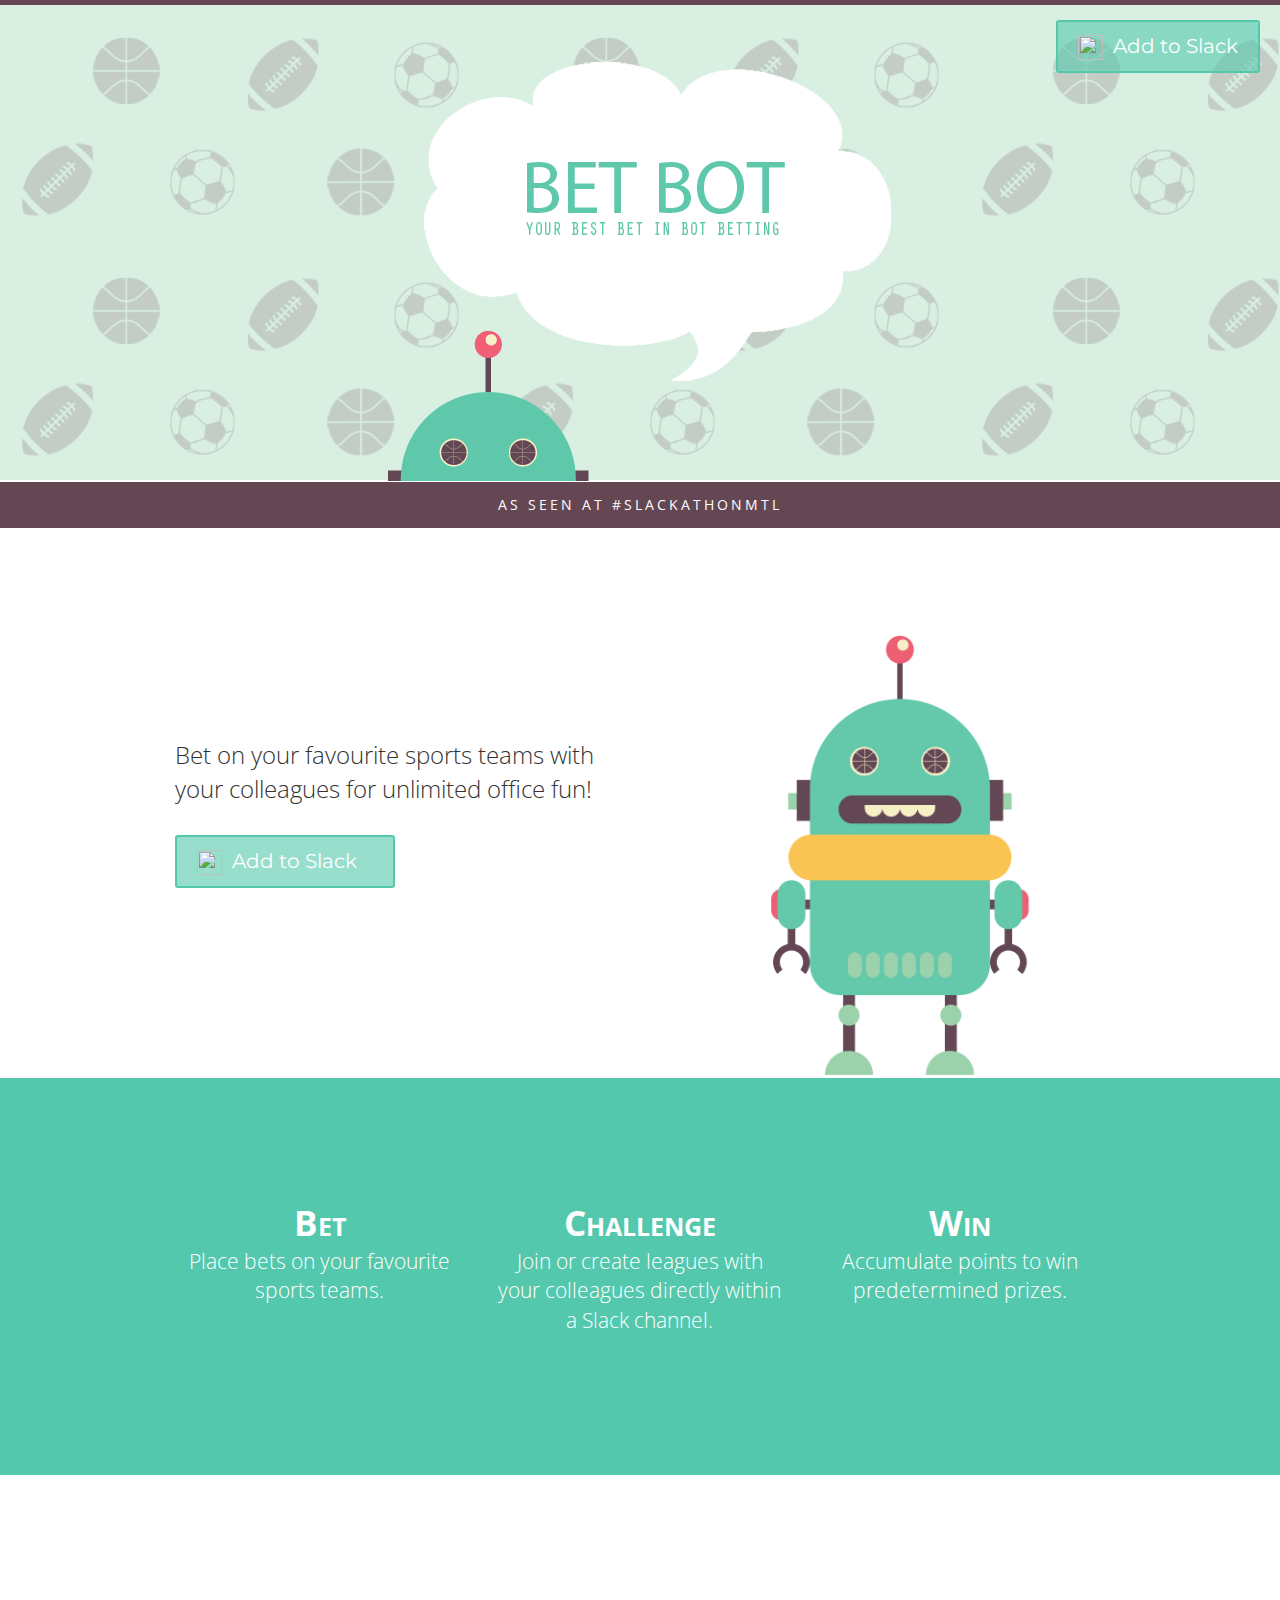
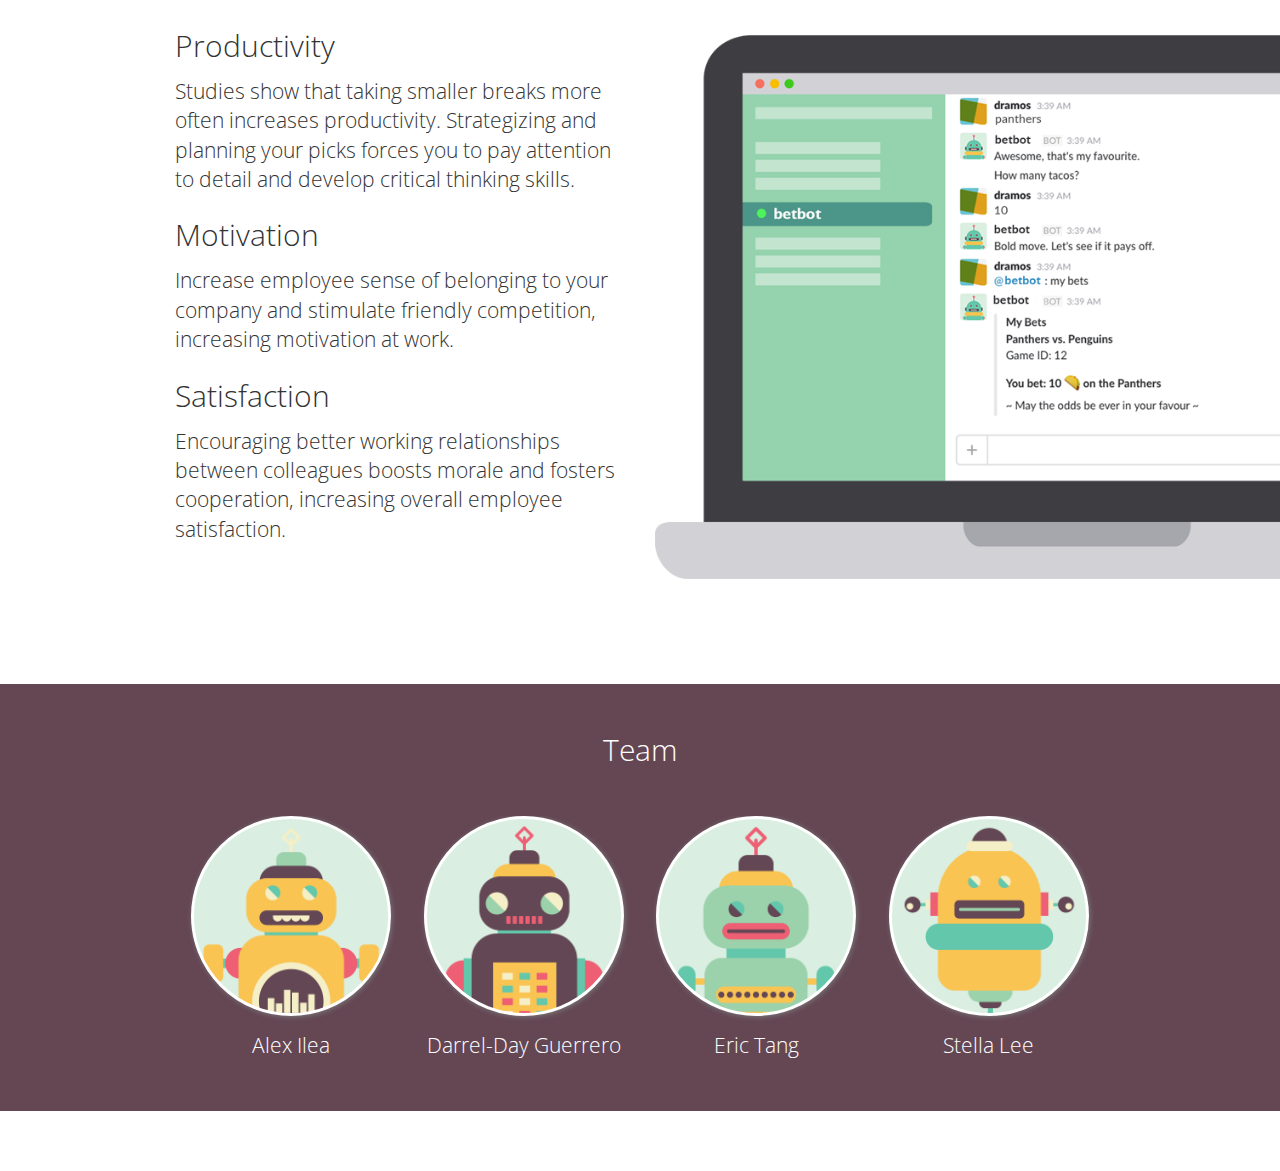
==== commit 9b2508d1: "Merge branch 'master' of github.com:gstellar/gstellar.github.io" ====
--- a/index.html
+++ b/index.html
@@ -37,7 +37,7 @@
       
       <div class="pager-landing">
         <div class="pager-landing-container">
-          <img src="images/banner.png" alt="">
+          <img class="center-block" src="images/banner.png" alt="">
           <a href="#" class="btn-add-to-slack">
             <img src="https://www.officevibe.com/wp-content/themes/officevibe/images/slack/slack-logo.svg" alt="">
             Add to Slack
